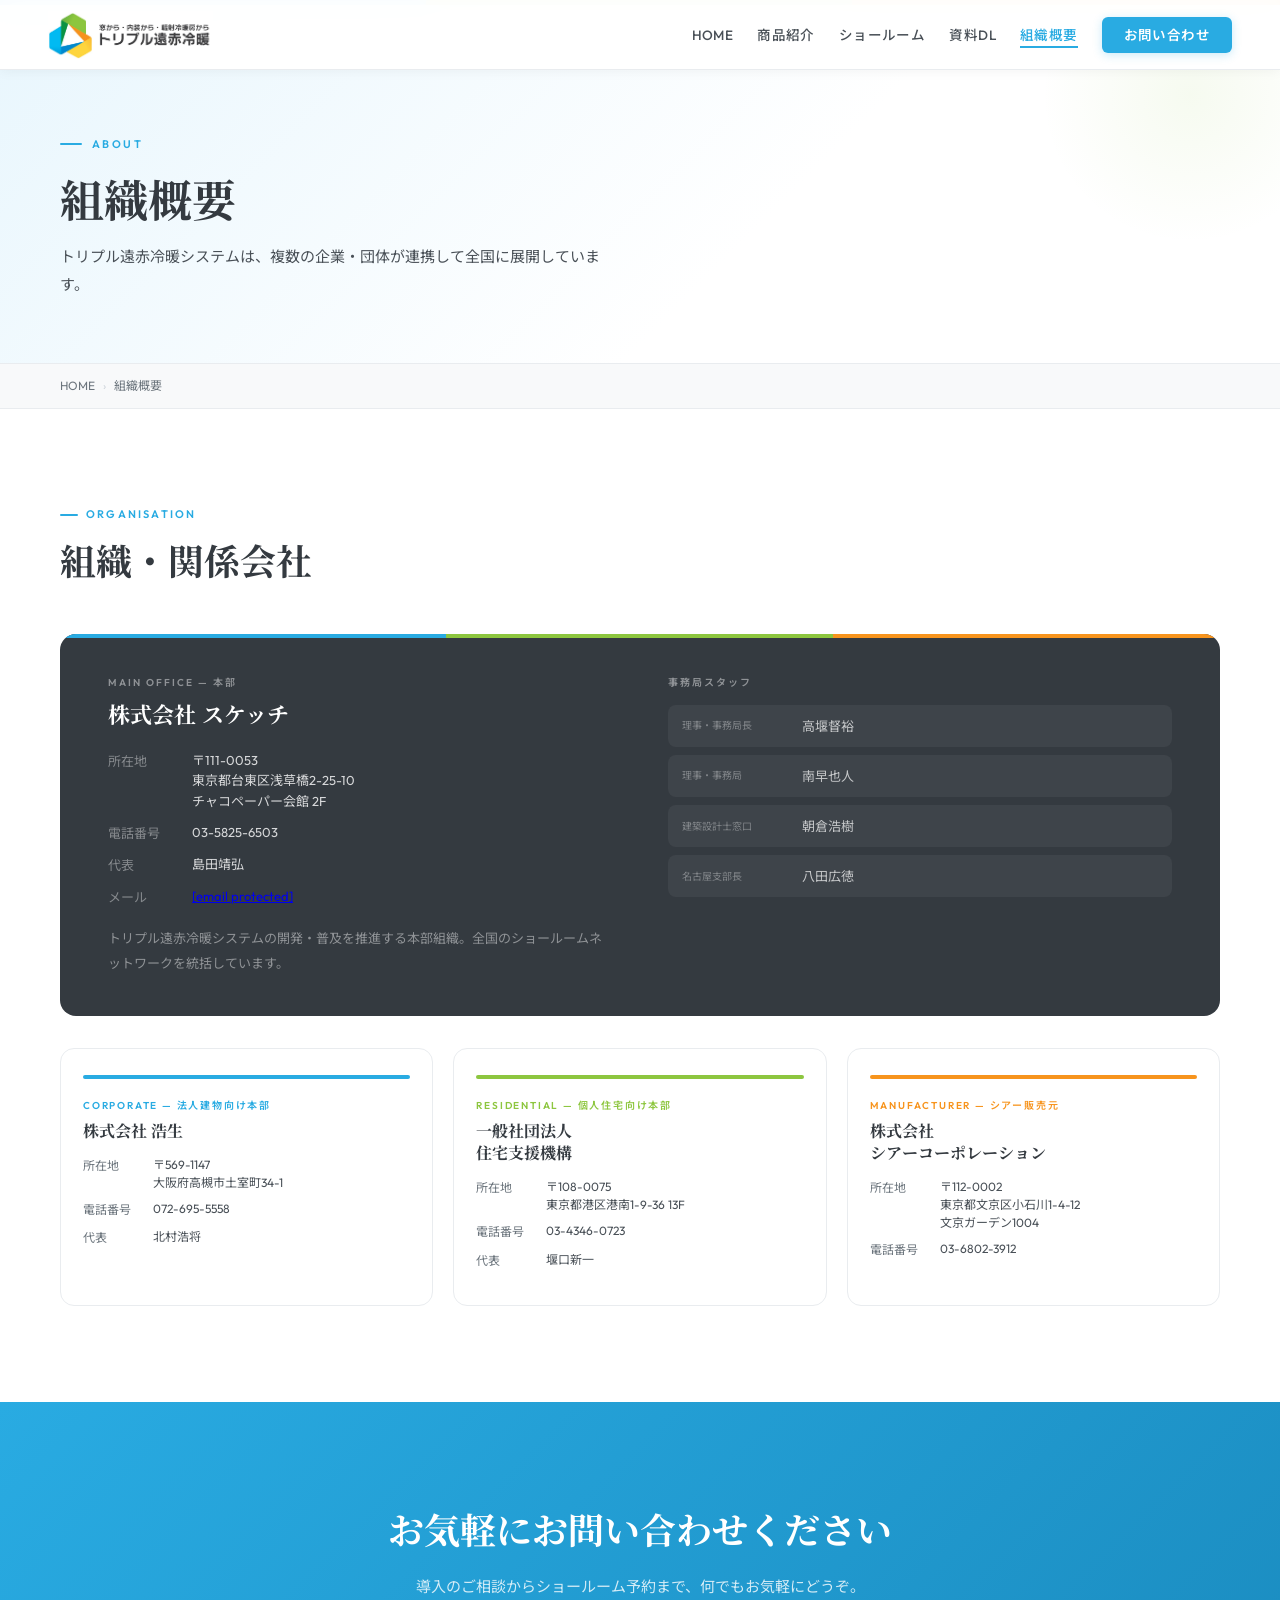
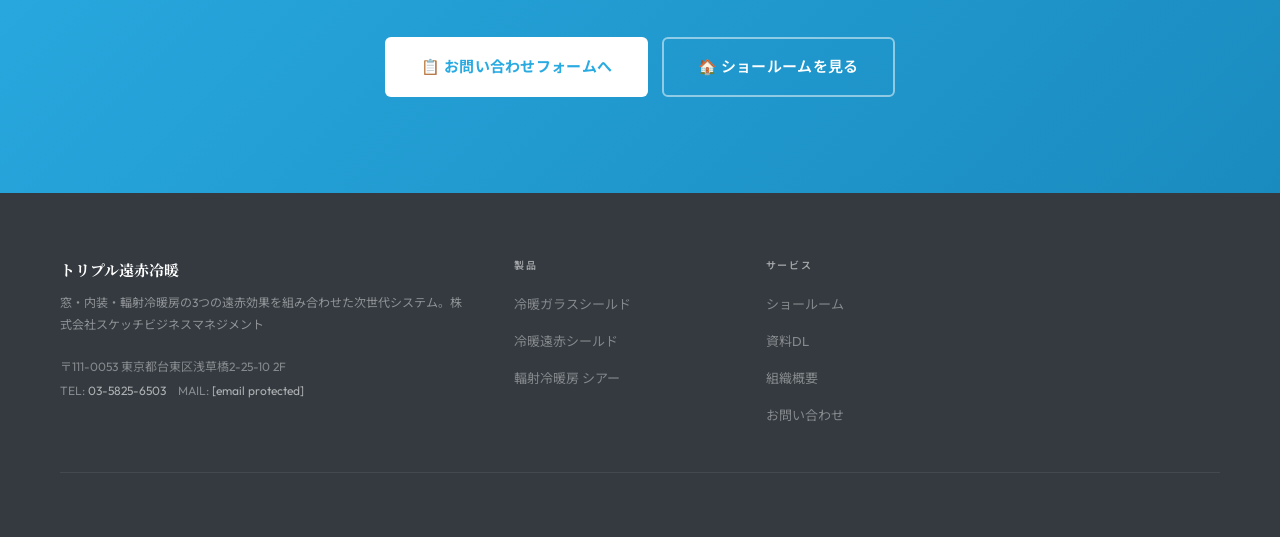
==== about.html @ c6e31a24 "Add files via upload" ====
<!DOCTYPE html>
<html lang="ja">
<head>
<meta charset="UTF-8">
<meta name="viewport" content="width=device-width, initial-scale=1.0">
<title>組織概要 | トリプル遠赤冷暖</title>
<meta name="description" content="トリプル遠赤冷暖システムを運営する組織概要。株式会社スケッチビジネスマネジメントを中心に複数の企業・団体が連携。">
  <link rel="icon" type="image/x-icon" href="ファビコン.ico">
  <link rel="icon" type="image/png" sizes="192x192" href="ファビコン-192.png">
  <link rel="apple-touch-icon" sizes="180x180" href="アップルタッチアイコン.png">
<link rel="stylesheet" href="style.css">
<style>
.org-main {
  background: var(--gray-800);
  border-radius: 16px;
  padding: 40px 48px;
  display: grid;
  grid-template-columns: 1fr 1fr;
  gap: 56px;
  align-items: start;
  margin-bottom: 32px;
  position: relative;
  overflow: hidden;
}
.org-main::before {
  content: '';
  position: absolute;
  top: 0; left: 0; right: 0;
  height: 4px;
  background: linear-gradient(90deg, var(--blue) 33.3%, var(--green) 33.3% 66.6%, var(--yellow) 66.6%);
}

.org-main-role { font-size:10px; letter-spacing:0.2em; text-transform:uppercase; color:rgba(255,255,255,0.45); font-weight:600; margin-bottom:8px; }
.org-main-name { font-family:var(--serif); font-size:22px; font-weight:700; color:var(--white); margin-bottom:20px; line-height:1.4; }
.org-main-row { display:flex; gap:12px; font-size:13px; margin-bottom:10px; }
.org-main-key { color:rgba(255,255,255,0.4); min-width:72px; flex-shrink:0; }
.org-main-val { color:rgba(255,255,255,0.8); line-height:1.6; }
.org-main-desc { font-size:13px; color:rgba(255,255,255,0.45); line-height:1.9; margin-top:18px; }

.staff-label { font-size:10px; letter-spacing:0.2em; text-transform:uppercase; color:rgba(255,255,255,0.45); font-weight:600; margin-bottom:14px; }
.staff-list { display:flex; flex-direction:column; gap:8px; }
.staff-item {
  display:flex; align-items:center; gap:10px;
  padding:10px 14px; background:rgba(255,255,255,0.05); border-radius:8px;
  font-size:13px; color:rgba(255,255,255,0.7);
}
.staff-pos { font-size:10px; color:rgba(255,255,255,0.35); min-width:110px; }

.orgs-grid { display:grid; grid-template-columns:repeat(3,1fr); gap:20px; }

.org-card {
  background:var(--white); border:1px solid var(--gray-200);
  border-radius:14px; padding:26px 22px; transition:all 0.25s;
}
.org-card:hover { transform:translateY(-4px); box-shadow:0 12px 36px rgba(0,0,0,0.08); }
.org-card:nth-child(1):hover { border-color:var(--blue); }
.org-card:nth-child(2):hover { border-color:var(--green); }
.org-card:nth-child(3):hover { border-color:var(--yellow); }

.org-top-bar { height:4px; border-radius:2px; margin-bottom:18px; }
.org-card:nth-child(1) .org-top-bar { background:var(--blue); }
.org-card:nth-child(2) .org-top-bar { background:var(--green); }
.org-card:nth-child(3) .org-top-bar { background:var(--yellow); }

.org-role { font-size:10px; letter-spacing:0.18em; text-transform:uppercase; font-weight:600; margin-bottom:6px; }
.org-card:nth-child(1) .org-role { color:var(--blue); }
.org-card:nth-child(2) .org-role { color:var(--green); }
.org-card:nth-child(3) .org-role { color:var(--yellow); }

.org-name { font-family:var(--serif); font-size:16px; font-weight:700; color:var(--gray-800); margin-bottom:14px; line-height:1.4; }
.org-row { display:flex; gap:10px; font-size:12px; margin-bottom:8px; }
.org-key { color:var(--text-light); min-width:60px; flex-shrink:0; }
.org-val { color:var(--text-mid); line-height:1.5; }
</style>
</head>
<body>
<div class="stripe-bar"></div>
<nav class="site-nav">
  <a href="index.html" class="nav-logo">
    <img src="logo.jpg" alt="トリプル遠赤冷暖" style="height:48px; width:auto; display:block;">
  </a>
  <ul class="nav-links">
    <li><a href="index.html">HOME</a></li>
    <li><a href="products.html">商品紹介</a></li>
    <li><a href="showroom.html">ショールーム</a></li>
    <li><a href="download.html">資料DL</a></li>
    <li><a href="about.html" class="active">組織概要</a></li>
    <li><a href="contact.html" class="nav-cta-btn">お問い合わせ</a></li>
  </ul>
</nav>

<section class="page-hero">
  <div class="page-hero-inner">
    <div class="page-hero-label fade-up">About</div>
    <h1 class="fade-up-2">組織概要</h1>
    <p class="page-hero-desc fade-up-3">トリプル遠赤冷暖システムは、複数の企業・団体が連携して全国に展開しています。</p>
  </div>
</section>
<div class="breadcrumb"><div class="breadcrumb-inner"><a href="index.html">HOME</a><span class="breadcrumb-sep">›</span><span>組織概要</span></div></div>

<section class="section bg-white">
  <div class="section-inner">
    <div class="section-label">Organisation</div>
    <h2 class="section-title">組織・関係会社</h2>

    <div class="org-main" style="margin-top:48px;">
      <div>
        <div class="org-main-role">Main Office — 本部</div>
        <div class="org-main-name">株式会社 スケッチ</div>
        <div class="org-main-row"><span class="org-main-key">所在地</span><span class="org-main-val">〒111-0053<br>東京都台東区浅草橋2-25-10<br>チャコペーパー会館 2F</span></div>
        <div class="org-main-row"><span class="org-main-key">電話番号</span><span class="org-main-val">03-5825-6503</span></div>
        <div class="org-main-row"><span class="org-main-key">代表</span><span class="org-main-val">島田靖弘</span></div>
        <div class="org-main-row"><span class="org-main-key">メール</span><span class="org-main-val"><a href="/cdn-cgi/l/email-protection#6f060109002f1c040a1b0c07410c0041051f"><span class="__cf_email__" data-cfemail="d0b9beb6bf90a3bbb5a4b3b8feb3bffebaa0">[email&#160;protected]</span></a></span></div>
        <p class="org-main-desc">トリプル遠赤冷暖システムの開発・普及を推進する本部組織。全国のショールームネットワークを統括しています。</p>
      </div>
      <div>
        <div class="staff-label">事務局スタッフ</div>
        <div class="staff-list">
          <div class="staff-item"><span class="staff-pos">理事・事務局長</span><span>高堰督裕</span></div>
          <div class="staff-item"><span class="staff-pos">理事・事務局</span><span>南早也人</span></div>
          <div class="staff-item"><span class="staff-pos">建築設計士窓口</span><span>朝倉浩樹</span></div>
          <div class="staff-item"><span class="staff-pos">名古屋支部長</span><span>八田広徳</span></div>
        </div>
      </div>
    </div>

    <div class="orgs-grid">

      <div class="org-card">
        <div class="org-top-bar"></div>
        <div class="org-role">Corporate — 法人建物向け本部</div>
        <div class="org-name">株式会社 浩生</div>
        <div class="org-row"><span class="org-key">所在地</span><span class="org-val">〒569-1147<br>大阪府高槻市土室町34-1</span></div>
        <div class="org-row"><span class="org-key">電話番号</span><span class="org-val">072-695-5558</span></div>
        <div class="org-row"><span class="org-key">代表</span><span class="org-val">北村浩将</span></div>
      </div>

      <div class="org-card">
        <div class="org-top-bar"></div>
        <div class="org-role">Residential — 個人住宅向け本部</div>
        <div class="org-name">一般社団法人<br>住宅支援機構</div>
        <div class="org-row"><span class="org-key">所在地</span><span class="org-val">〒108-0075<br>東京都港区港南1-9-36 13F</span></div>
        <div class="org-row"><span class="org-key">電話番号</span><span class="org-val">03-4346-0723</span></div>
        <div class="org-row"><span class="org-key">代表</span><span class="org-val">堰口新一</span></div>
      </div>

      <div class="org-card">
        <div class="org-top-bar"></div>
        <div class="org-role">Manufacturer — シアー販売元</div>
        <div class="org-name">株式会社<br>シアーコーポレーション</div>
        <div class="org-row"><span class="org-key">所在地</span><span class="org-val">〒112-0002<br>東京都文京区小石川1-4-12<br>文京ガーデン1004</span></div>
        <div class="org-row"><span class="org-key">電話番号</span><span class="org-val">03-6802-3912</span></div>
      </div>

    </div>
  </div>
</section>

<section style="background:linear-gradient(135deg,var(--blue) 0%,var(--blue-dark) 100%);padding:var(--section-pad);text-align:center;">
  <h2 style="font-family:var(--serif);font-size:clamp(22px,3vw,36px);color:white;font-weight:700;margin-bottom:14px;">お気軽にお問い合わせください</h2>
  <p style="font-size:15px;color:rgba(255,255,255,0.8);max-width:460px;margin:0 auto 36px;line-height:1.85;">導入のご相談からショールーム予約まで、何でもお気軽にどうぞ。</p>
  <div style="display:flex;justify-content:center;gap:14px;flex-wrap:wrap;">
    <a href="contact.html" class="btn" style="background:white;color:var(--blue);font-weight:700;padding:15px 34px;font-size:15px;">📋 お問い合わせフォームへ</a>
    <a href="showroom.html" class="btn" style="background:transparent;color:white;border:2px solid rgba(255,255,255,0.5);padding:15px 34px;font-size:15px;">🏠 ショールームを見る</a>
  </div>
</section>

<footer class="site-footer">
  <div class="footer-inner">
    <div class="footer-grid">
      <div><div class="footer-brand-name">トリプル遠赤冷暖</div><p class="footer-desc">窓・内装・輻射冷暖房の3つの遠赤効果を組み合わせた次世代システム。株式会社スケッチビジネスマネジメント</p><div class="footer-contact">〒111-0053 東京都台東区浅草橋2-25-10 2F<br>TEL: <a href="tel:0358256503">03-5825-6503</a>　MAIL: <a href="/cdn-cgi/l/email-protection#f69f989099b6859d9382959ed89599d89c86"><span class="__cf_email__" data-cfemail="026b6c646d4271696776616a2c616d2c6872">[email&#160;protected]</span></a></div></div>
      <div><div class="footer-col-title">製品</div><ul class="footer-links"><li><a href="products.html#glass">冷暖ガラスシールド</a></li><li><a href="products.html#interior">冷暖遠赤シールド</a></li><li><a href="products.html#thear">輻射冷暖房 シアー</a></li></ul></div>
      <div><div class="footer-col-title">サービス</div><ul class="footer-links"><li><a href="showroom.html">ショールーム</a></li><li><a href="download.html">資料DL</a></li><li><a href="about.html">組織概要</a></li><li><a href="contact.html">お問い合わせ</a></li></ul></div>
      <div><div
---- style.css ----
/* ============================================================
   トリプル遠赤冷暖 — Global Design System
   Palette: White base + Logo 3 colors (Blue / Green / Yellow-Orange)
   ============================================================ */

@import url('https://fonts.googleapis.com/css2?family=Noto+Sans+JP:wght@300;400;500;700&family=Noto+Serif+JP:wght@400;600;700&family=Outfit:wght@300;400;500;600;700&display=swap');

*, *::before, *::after { margin: 0; padding: 0; box-sizing: border-box; }

:root {
  /* ロゴ3色 */
  --blue:        #29ABE2;
  --blue-dark:   #1a8bbf;
  --blue-light:  #e8f6fd;
  --green:       #8DC63F;
  --green-dark:  #6fa02e;
  --green-light: #f0f8e5;
  --yellow:      #F7941D;
  --yellow-dark: #d97a0f;
  --yellow-light:#fef3e2;

  /* Neutrals */
  --white:       #ffffff;
  --gray-50:     #f8f9fa;
  --gray-100:    #f1f3f5;
  --gray-200:    #e9ecef;
  --gray-400:    #ced4da;
  --gray-600:    #6c757d;
  --gray-800:    #343a40;
  --text:        #212529;
  --text-mid:    #495057;
  --text-light:  #6c757d;

  /* Layout */
  --max-w: 1160px;
  --section-pad: 96px 48px;
  --nav-h: 70px;

  /* Fonts */
  --sans:   'Outfit', 'Noto Sans JP', sans-serif;
  --serif:  'Noto Serif JP', serif;
}

html { scroll-behavior: smooth; }

body {
  font-family: var(--sans);
  color: var(--text);
  background: var(--white);
  overflow-x: hidden;
  line-height: 1.7;
}

::-webkit-scrollbar { width: 5px; }
::-webkit-scrollbar-track { background: var(--gray-100); }
::-webkit-scrollbar-thumb { background: var(--blue); border-radius: 3px; }

/* ===== NAV ===== */
.site-nav {
  position: fixed;
  top: 0; left: 0; right: 0;
  z-index: 200;
  height: var(--nav-h);
  background: rgba(255,255,255,0.97);
  backdrop-filter: blur(12px);
  display: flex;
  align-items: center;
  justify-content: space-between;
  padding: 0 48px;
  border-bottom: 1px solid var(--gray-200);
  box-shadow: 0 1px 12px rgba(0,0,0,0.05);
}

.nav-logo {
  display: flex;
  align-items: center;
  gap: 12px;
  text-decoration: none;
}

/* ロゴマーク：3色の三角を再現 */
.nav-logo-mark {
  width: 36px; height: 36px;
  position: relative;
  flex-shrink: 0;
}

.nav-logo-mark svg { width: 36px; height: 36px; }

.nav-logo-text {
  font-family: var(--serif);
  font-size: 15px;
  font-weight: 600;
  color: var(--gray-800);
  line-height: 1.25;
  letter-spacing: 0.03em;
}

.nav-logo-sub {
  font-size: 9px;
  color: var(--text-light);
  letter-spacing: 0.1em;
  font-weight: 400;
}

.nav-links {
  display: flex;
  align-items: center;
  gap: 24px;
  list-style: none;
}

.nav-links a {
  color: var(--text-mid);
  text-decoration: none;
  font-size: 13.5px;
  font-weight: 500;
  letter-spacing: 0.03em;
  transition: color 0.2s;
  white-space: nowrap;
}

.nav-links a:hover { color: var(--blue); }
.nav-links a.active { color: var(--blue); border-bottom: 2px solid var(--blue); padding-bottom: 2px; }

.nav-cta-btn {
  background: var(--blue) !important;
  color: var(--white) !important;
  padding: 9px 22px !important;
  border-radius: 6px !important;
  font-weight: 600 !important;
  border-bottom: none !important;
  transition: background 0.2s, transform 0.2s !important;
  box-shadow: 0 2px 10px rgba(41,171,226,0.25) !important;
}

.nav-cta-btn:hover {
  background: var(--blue-dark) !important;
  transform: translateY(-1px) !important;
}

/* ===== PAGE HERO ===== */
.page-hero {
  padding: calc(var(--nav-h) + 60px) 48px 64px;
  background: linear-gradient(135deg, var(--blue-light) 0%, var(--white) 60%);
  border-bottom: 1px solid var(--gray-200);
  position: relative;
  overflow: hidden;
}

.page-hero::after {
  content: '';
  position: absolute;
  right: -60px; top: -60px;
  width: 300px; height: 300px;
  border-radius: 50%;
  background: radial-gradient(circle, rgba(141,198,63,0.08) 0%, transparent 70%);
}

.page-hero-inner {
  max-width: var(--max-w);
  margin: 0 auto;
  position: relative; z-index: 1;
}

.page-hero-label {
  font-size: 11px;
  letter-spacing: 0.22em;
  text-transform: uppercase;
  color: var(--blue);
  font-weight: 600;
  margin-bottom: 14px;
  display: flex;
  align-items: center;
  gap: 10px;
}

.page-hero-label::before {
  content: '';
  width: 22px; height: 2px;
  background: var(--blue);
  border-radius: 1px;
}

.page-hero h1 {
  font-family: var(--serif);
  font-size: clamp(28px, 3.5vw, 44px);
  color: var(--gray-800);
  font-weight: 700;
  line-height: 1.4;
  margin-bottom: 14px;
}

.page-hero-desc {
  font-size: 15px;
  color: var(--text-mid);
  max-width: 560px;
  line-height: 1.85;
}

/* ===== BREADCRUMB ===== */
.breadcrumb {
  padding: 12px 48px;
  background: var(--gray-50);
  border-bottom: 1px solid var(--gray-200);
}

.breadcrumb-inner {
  max-width: var(--max-w);
  margin: 0 auto;
  display: flex;
  align-items: center;
  gap: 8px;
  font-size: 12px;
  color: var(--text-light);
}

.breadcrumb a { color: var(--text-light); text-decoration: none; transition: color 0.2s; }
.breadcrumb a:hover { color: var(--blue); }
.breadcrumb-sep { color: var(--gray-400); }

/* ===== SECTION ===== */
.section { padding: var(--section-pad); }

.section-inner {
  max-width: var(--max-w);
  margin: 0 auto;
}

.section-label {
  font-size: 11px;
  letter-spacing: 0.2em;
  text-transform: uppercase;
  color: var(--blue);
  font-weight: 600;
  margin-bottom: 10px;
  display: flex;
  align-items: center;
  gap: 8px;
}

.section-label::before {
  content: '';
  width: 18px; height: 2px;
  background: var(--blue);
  border-radius: 1px;
}

.section-label.green { color: var(--green); }
.section-label.green::before { background: var(--green); }
.section-label.yellow { color: var(--yellow); }
.section-label.yellow::before { background: var(--yellow); }

.section-title {
  font-family: var(--serif);
  font-size: clamp(22px, 2.8vw, 36px);
  color: var(--gray-800);
  font-weight: 700;
  line-height: 1.45;
  margin-bottom: 14px;
}

.section-lead {
  font-size: 15px;
  color: var(--text-mid);
  line-height: 1.9;
  max-width: 620px;
}

/* ===== BUTTONS ===== */
.btn {
  display: inline-flex;
  align-items: center;
  gap: 8px;
  padding: 12px 26px;
  border-radius: 6px;
  font-size: 14px;
  font-weight: 600;
  text-decoration: none;
  letter-spacing: 0.02em;
  transition: all 0.22s;
  cursor: pointer;
  border: 2px solid transparent;
  white-space: nowrap;
}

.btn-blue {
  background: var(--blue);
  color: var(--white);
  box-shadow: 0 3px 14px rgba(41,171,226,0.3);
}
.btn-blue:hover { background: var(--blue-dark); transform: translateY(-2px); box-shadow: 0 6px 20px rgba(41,171,226,0.35); }

.btn-green {
  background: var(--green);
  color: var(--white);
  box-shadow: 0 3px 14px rgba(141,198,63,0.3);
}
.btn-green:hover { background: var(--green-dark); transform: translateY(-2px); }

.btn-yellow {
  background: var(--yellow);
  color: var(--white);
  box-shadow: 0 3px 14px rgba(247,148,29,0.3);
}
.btn-yellow:hover { background: var(--yellow-dark); transform: translateY(-2px); }

.btn-outline-blue {
  background: transparent;
  color: var(--blue);
  border-color: var(--blue);
}
.btn-outline-blue:hover { background: var(--blue); color: var(--white); }

.btn-outline-gray {
  background: transparent;
  color: var(--gray-600);
  border-color: var(--gray-400);
}
.btn-outline-gray:hover { background: var(--gray-100); color: var(--gray-800); }

.btn-lg { padding: 15px 34px; font-size: 15px; }

/* ===== TAGS ===== */
.tag {
  display: inline-block;
  font-size: 11px;
  padding: 4px 12px;
  border-radius: 20px;
  font-weight: 500;
}
.tag-blue   { background: var(--blue-light); color: var(--blue-dark); }
.tag-green  { background: var(--green-light); color: var(--green-dark); }
.tag-yellow { background: var(--yellow-light); color: var(--yellow-dark); }
.tag-gray   { background: var(--gray-100); color: var(--text-mid); border: 1px solid var(--gray-200); }

/* ===== CARDS ===== */
.card {
  background: var(--white);
  border: 1px solid var(--gray-200);
  border-radius: 14px;
  overflow: hidden;
  transition: all 0.28s;
}
.card:hover {
  transform: translateY(-5px);
  box-shadow: 0 16px 48px rgba(0,0,0,0.09);
  border-color: var(--blue);
}

/* ===== BG VARIANTS ===== */
.bg-white    { background: var(--white); }
.bg-gray     { background: var(--gray-50); }
.bg-blue-pale { background: var(--blue-light); }

/* ===== STRIPE SECTION (3色帯) ===== */
.stripe-bar {
  height: 5px;
  background: linear-gradient(90deg, var(--blue) 33.3%, var(--green) 33.3% 66.6%, var(--yellow) 66.6%);
}

/* ===== FOOTER ===== */
.site-footer {
  background: var(--gray-800);
  padding: 64px 48px 36px;
  color: rgba(255,255,255,0.6);
}

.footer-inner { max-width: var(--max-w); margin: 0 auto; }

.footer-grid {
  display: grid;
  grid-template-columns: 2fr 1fr 1fr 1fr;
  gap: 48px;
  padding-bottom: 44px;
  border-bottom: 1px solid rgba(255,255,255,0.08);
  margin-bottom: 28px;
}

.footer-logo-area { margin-bottom: 16px; }

.footer-brand-name {
  font-family: var(--serif);
  font-size: 15px;
  color: var(--white);
  font-weight: 700;
  margin-bottom: 10px;
}

.footer-desc {
  font-size: 12px;
  line-height: 1.85;
  margin-bottom: 18px;
  color: rgba(255,255,255,0.45);
}

.footer-contact {
  font-size: 12px;
  line-height: 2;
  color: rgba(255,255,255,0.4);
}

.footer-contact a { color: rgba(255,255,255,0.6); text-decoration: none; }
.footer-contact a:hover { color: var(--blue); }

.footer-col-title {
  font-size: 10px;
  letter-spacing: 0.18em;
  text-transform: uppercase;
  color: rgba(255,255,255,0.55);
  margin-bottom: 16px;
  font-weight: 600;
}

.footer-links { list-style: none; display: flex; flex-direction: column; gap: 10px; }
.footer-links a { color: rgba(255,255,255,0.4); text-decoration: none; font-size: 13px; transition: color 0.2s; }
.footer-links a:hover { color: var(--white); }

.footer-bottom {
  display: flex;
  justify-content: space-between;
  align-items: center;
  font-size: 11px;
  color: rgba(255,255,255,0.25);
}
.footer-bottom a { color: rgba(255,255,255,0.3); text-decoration: none; margin-left: 18px; }
.footer-bottom a:hover { color: rgba(255,255,255,0.6); }

/* ===== UTILS ===== */
.text-center { text-align: center; }
.text-blue  { color: var(--blue); }
.text-green { color: var(--green); }
.text-yellow { color: var(--yellow); }
.mt-8  { margin-top: 8px; }
.mt-16 { margin-top: 16px; }
.mt-24 { margin-top: 24px; }
.mt-40 { margin-top: 40px; }
.mt-56 { margin-top: 56px; }
.mb-8  { margin-bottom: 8px; }

/* ===== ANIMATIONS ===== */
@keyframes fadeUp {
  from { opacity: 0; transform: translateY(24px); }
  to   { opacity: 1; transform: translateY(0); }
}

.fade-up   { animation: fadeUp 0.65s ease both; }
.fade-up-2 { animation: fadeUp 0.65s 0.1s ease both; }
.fade-up-3 { animation: fadeUp 0.65s 0.2s ease both; }
.fade-up-4 { animation: fadeUp 0.65s 0.3s ease both; }

/* SVG Logo mark inline */
.logo-svg { width: 36px; height: 36px; }

/* ===== RESPONSIVE ===== */
@media (max-width: 1024px) {
  :root {
    --section-pad: 72px 32px;
  }
}

@media (max-width: 768px) {
  :root {
    --section-pad: 56px 20px;
    --nav-h: 60px;
  }

  /* Nav */
  .nav-links { display: none; }
  .nav-cta { display: none; }

  /* Section headings */
  .section-label { font-size: 10px; }

  /* Footer */
  .footer-grid { grid-template-columns: 1fr; gap: 32px; }
  .footer-bottom { flex-direction: column; gap: 8px; text-align: center; }
}

/* ===== INDEX PAGE RESPONSIVE ===== */
@media (max-width: 900px) {
  /* Products grid: 3列→1列 */
  .products-grid {
    grid-template-columns: 1fr !important;
    max-width: 480px;
    margin-left: auto;
    margin-right: auto;
  }

  .product-img {
    height: 180px !important;
    min-height: 180px !important;
    max-height: 180px !important;
  }
}

@media (min-width: 901px) {
  /* デスクトップ: 必ず3列均等 */
  .products-grid {
    grid-template-columns: repeat(3, 1fr) !important;
  }

  .product-card {
    min-width: 0;
  }

  .product-img {
    height: 180px !important;
    min-height: 180px !important;
    max-height: 180px !important;
  }
}
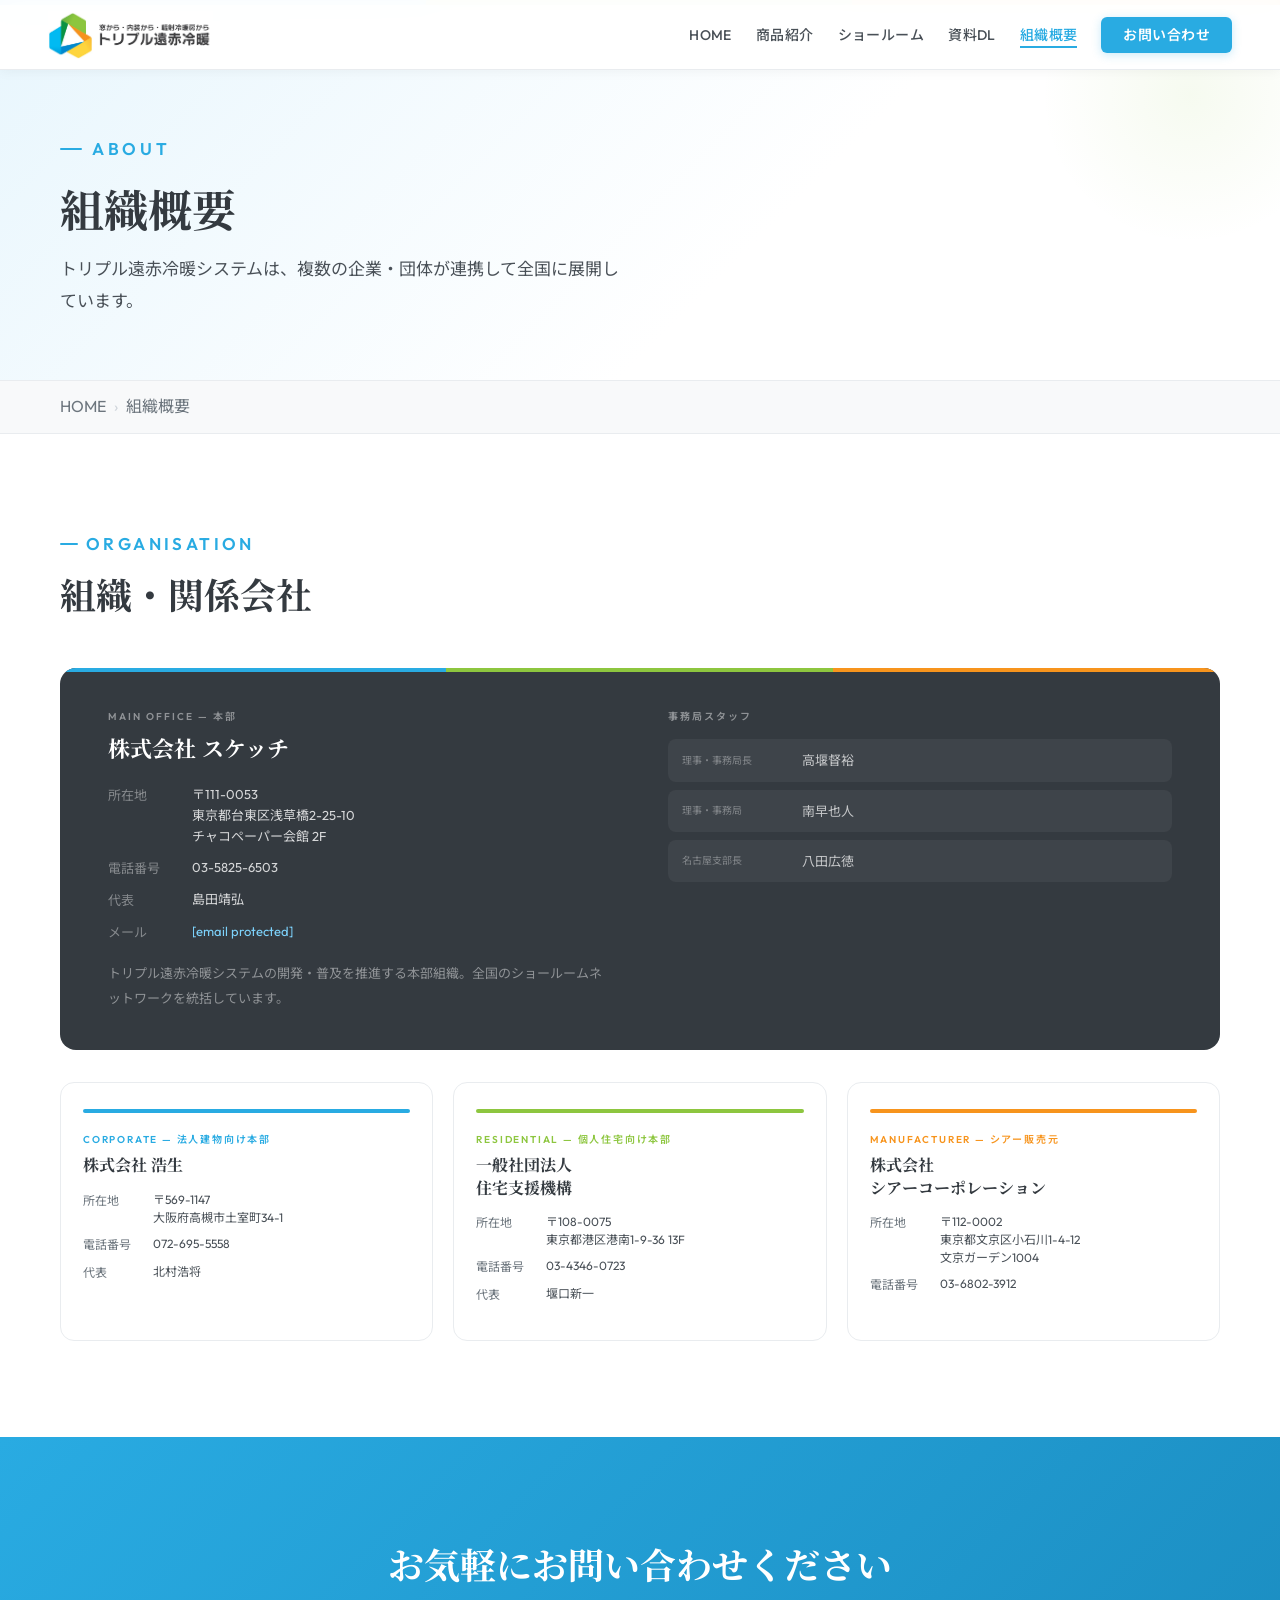
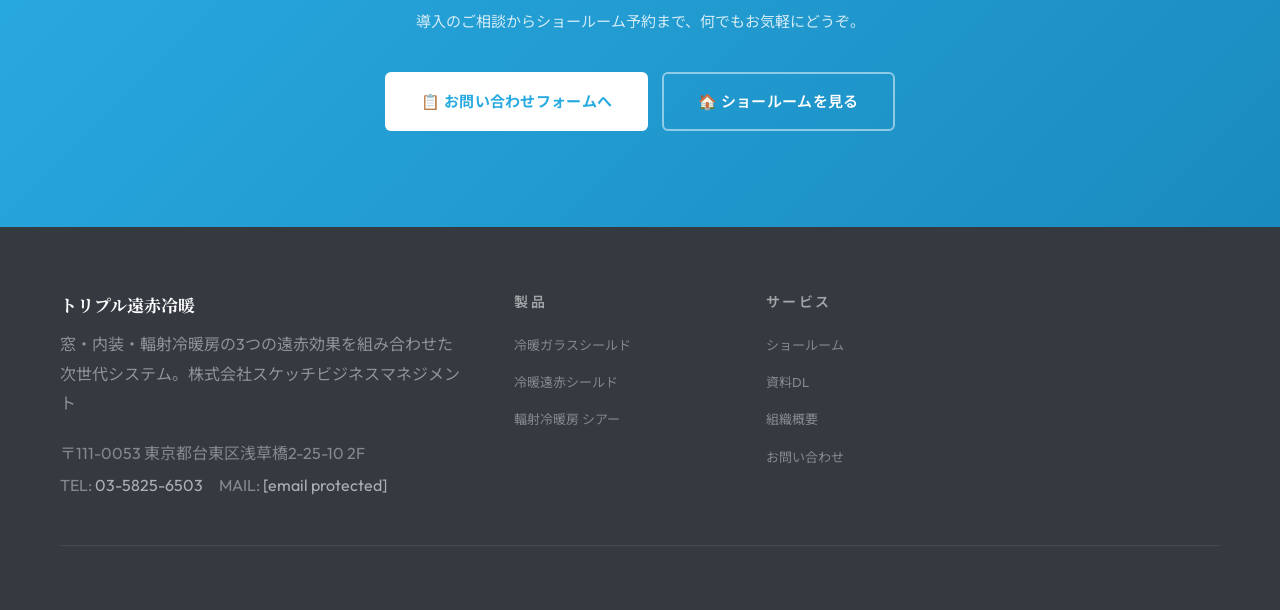
==== commit 33f0ef29: "Update about.html" ====
--- a/about.html
+++ b/about.html
@@ -5,9 +5,9 @@
 <meta name="viewport" content="width=device-width, initial-scale=1.0">
 <title>組織概要 | トリプル遠赤冷暖</title>
 <meta name="description" content="トリプル遠赤冷暖システムを運営する組織概要。株式会社スケッチビジネスマネジメントを中心に複数の企業・団体が連携。">
-  <link rel="icon" type="image/x-icon" href="ファビコン.ico">
-  <link rel="icon" type="image/png" sizes="192x192" href="ファビコン-192.png">
-  <link rel="apple-touch-icon" sizes="180x180" href="アップルタッチアイコン.png">
+  <link rel="icon" type="image/x-icon" href="favicon.ico">
+  <link rel="icon" type="image/png" sizes="192x192" href="favicon-192.png">
+  <link rel="apple-touch-icon" sizes="180x180" href="apple-touch-icon.png">
 <link rel="stylesheet" href="style.css">
 <style>
 .org-main {
@@ -35,6 +35,8 @@
 .org-main-row { display:flex; gap:12px; font-size:13px; margin-bottom:10px; }
 .org-main-key { color:rgba(255,255,255,0.4); min-width:72px; flex-shrink:0; }
 .org-main-val { color:rgba(255,255,255,0.8); line-height:1.6; }
+.org-main-val a { color:#7dd3fc; text-decoration:none; }
+.org-main-val a:hover { color:#ffffff; text-decoration:underline; }
 .org-main-desc { font-size:13px; color:rgba(255,255,255,0.45); line-height:1.9; margin-top:18px; }
 
 .staff-label { font-size:10px; letter-spacing:0.2em; text-transform:uppercase; color:rgba(255,255,255,0.45); font-weight:600; margin-bottom:14px; }
@@ -118,7 +120,6 @@
         <div class="staff-list">
           <div class="staff-item"><span class="staff-pos">理事・事務局長</span><span>高堰督裕</span></div>
           <div class="staff-item"><span class="staff-pos">理事・事務局</span><span>南早也人</span></div>
-          <div class="staff-item"><span class="staff-pos">建築設計士窓口</span><span>朝倉浩樹</span></div>
           <div class="staff-item"><span class="staff-pos">名古屋支部長</span><span>八田広徳</span></div>
         </div>
       </div>
@@ -171,4 +172,4 @@
       <div><div class="footer-brand-name">トリプル遠赤冷暖</div><p class="footer-desc">窓・内装・輻射冷暖房の3つの遠赤効果を組み合わせた次世代システム。株式会社スケッチビジネスマネジメント</p><div class="footer-contact">〒111-0053 東京都台東区浅草橋2-25-10 2F<br>TEL: <a href="tel:0358256503">03-5825-6503</a>　MAIL: <a href="/cdn-cgi/l/email-protection#f69f989099b6859d9382959ed89599d89c86"><span class="__cf_email__" data-cfemail="026b6c646d4271696776616a2c616d2c6872">[email&#160;protected]</span></a></div></div>
       <div><div class="footer-col-title">製品</div><ul class="footer-links"><li><a href="products.html#glass">冷暖ガラスシールド</a></li><li><a href="products.html#interior">冷暖遠赤シールド</a></li><li><a href="products.html#thear">輻射冷暖房 シアー</a></li></ul></div>
       <div><div class="footer-col-title">サービス</div><ul class="footer-links"><li><a href="showroom.html">ショールーム</a></li><li><a href="download.html">資料DL</a></li><li><a href="about.html">組織概要</a></li><li><a href="contact.html">お問い合わせ</a></li></ul></div>
-      <div><div+      <div><div
--- a/style.css
+++ b/style.css
@@ -89,7 +89,7 @@
 
 .nav-logo-text {
   font-family: var(--serif);
-  font-size: 15px;
+  font-size: 17px;
   font-weight: 600;
   color: var(--gray-800);
   line-height: 1.25;
@@ -97,7 +97,7 @@
 }
 
 .nav-logo-sub {
-  font-size: 9px;
+  font-size: 17px;
   color: var(--text-light);
   letter-spacing: 0.1em;
   font-weight: 400;
@@ -113,7 +113,7 @@
 .nav-links a {
   color: var(--text-mid);
   text-decoration: none;
-  font-size: 13.5px;
+  font-size: 14px;
   font-weight: 500;
   letter-spacing: 0.03em;
   transition: color 0.2s;
@@ -164,7 +164,7 @@
 }
 
 .page-hero-label {
-  font-size: 11px;
+  font-size: 17px;
   letter-spacing: 0.22em;
   text-transform: uppercase;
   color: var(--blue);
@@ -192,7 +192,7 @@
 }
 
 .page-hero-desc {
-  font-size: 15px;
+  font-size: 17px;
   color: var(--text-mid);
   max-width: 560px;
   line-height: 1.85;
@@ -211,7 +211,7 @@
   display: flex;
   align-items: center;
   gap: 8px;
-  font-size: 12px;
+  font-size: 16px;
   color: var(--text-light);
 }
 
@@ -228,7 +228,7 @@
 }
 
 .section-label {
-  font-size: 11px;
+  font-size: 17px;
   letter-spacing: 0.2em;
   text-transform: uppercase;
   color: var(--blue);
@@ -261,7 +261,7 @@
 }
 
 .section-lead {
-  font-size: 15px;
+  font-size: 17px;
   color: var(--text-mid);
   line-height: 1.9;
   max-width: 620px;
@@ -274,7 +274,7 @@
   gap: 8px;
   padding: 12px 26px;
   border-radius: 6px;
-  font-size: 14px;
+  font-size: 16px;
   font-weight: 600;
   text-decoration: none;
   letter-spacing: 0.02em;
@@ -319,12 +319,12 @@
 }
 .btn-outline-gray:hover { background: var(--gray-100); color: var(--gray-800); }
 
-.btn-lg { padding: 15px 34px; font-size: 15px; }
+.btn-lg { padding: 15px 34px; font-size: 17px; }
 
 /* ===== TAGS ===== */
 .tag {
   display: inline-block;
-  font-size: 11px;
+  font-size: 17px;
   padding: 4px 12px;
   border-radius: 20px;
   font-weight: 500;
@@ -381,21 +381,21 @@
 
 .footer-brand-name {
   font-family: var(--serif);
-  font-size: 15px;
+  font-size: 17px;
   color: var(--white);
   font-weight: 700;
   margin-bottom: 10px;
 }
 
 .footer-desc {
-  font-size: 12px;
+  font-size: 16px;
   line-height: 1.85;
   margin-bottom: 18px;
   color: rgba(255,255,255,0.45);
 }
 
 .footer-contact {
-  font-size: 12px;
+  font-size: 16px;
   line-height: 2;
   color: rgba(255,255,255,0.4);
 }
@@ -404,7 +404,7 @@
 .footer-contact a:hover { color: var(--blue); }
 
 .footer-col-title {
-  font-size: 10px;
+  font-size: 14px;
   letter-spacing: 0.18em;
   text-transform: uppercase;
   color: rgba(255,255,255,0.55);
@@ -420,7 +420,7 @@
   display: flex;
   justify-content: space-between;
   align-items: center;
-  font-size: 11px;
+  font-size: 17px;
   color: rgba(255,255,255,0.25);
 }
 .footer-bottom a { color: rgba(255,255,255,0.3); text-decoration: none; margin-left: 18px; }
@@ -470,7 +470,7 @@
   .nav-cta { display: none; }
 
   /* Section headings */
-  .section-label { font-size: 10px; }
+  .section-label { font-size: 16px; }
 
   /* Footer */
   .footer-grid { grid-template-columns: 1fr; gap: 32px; }
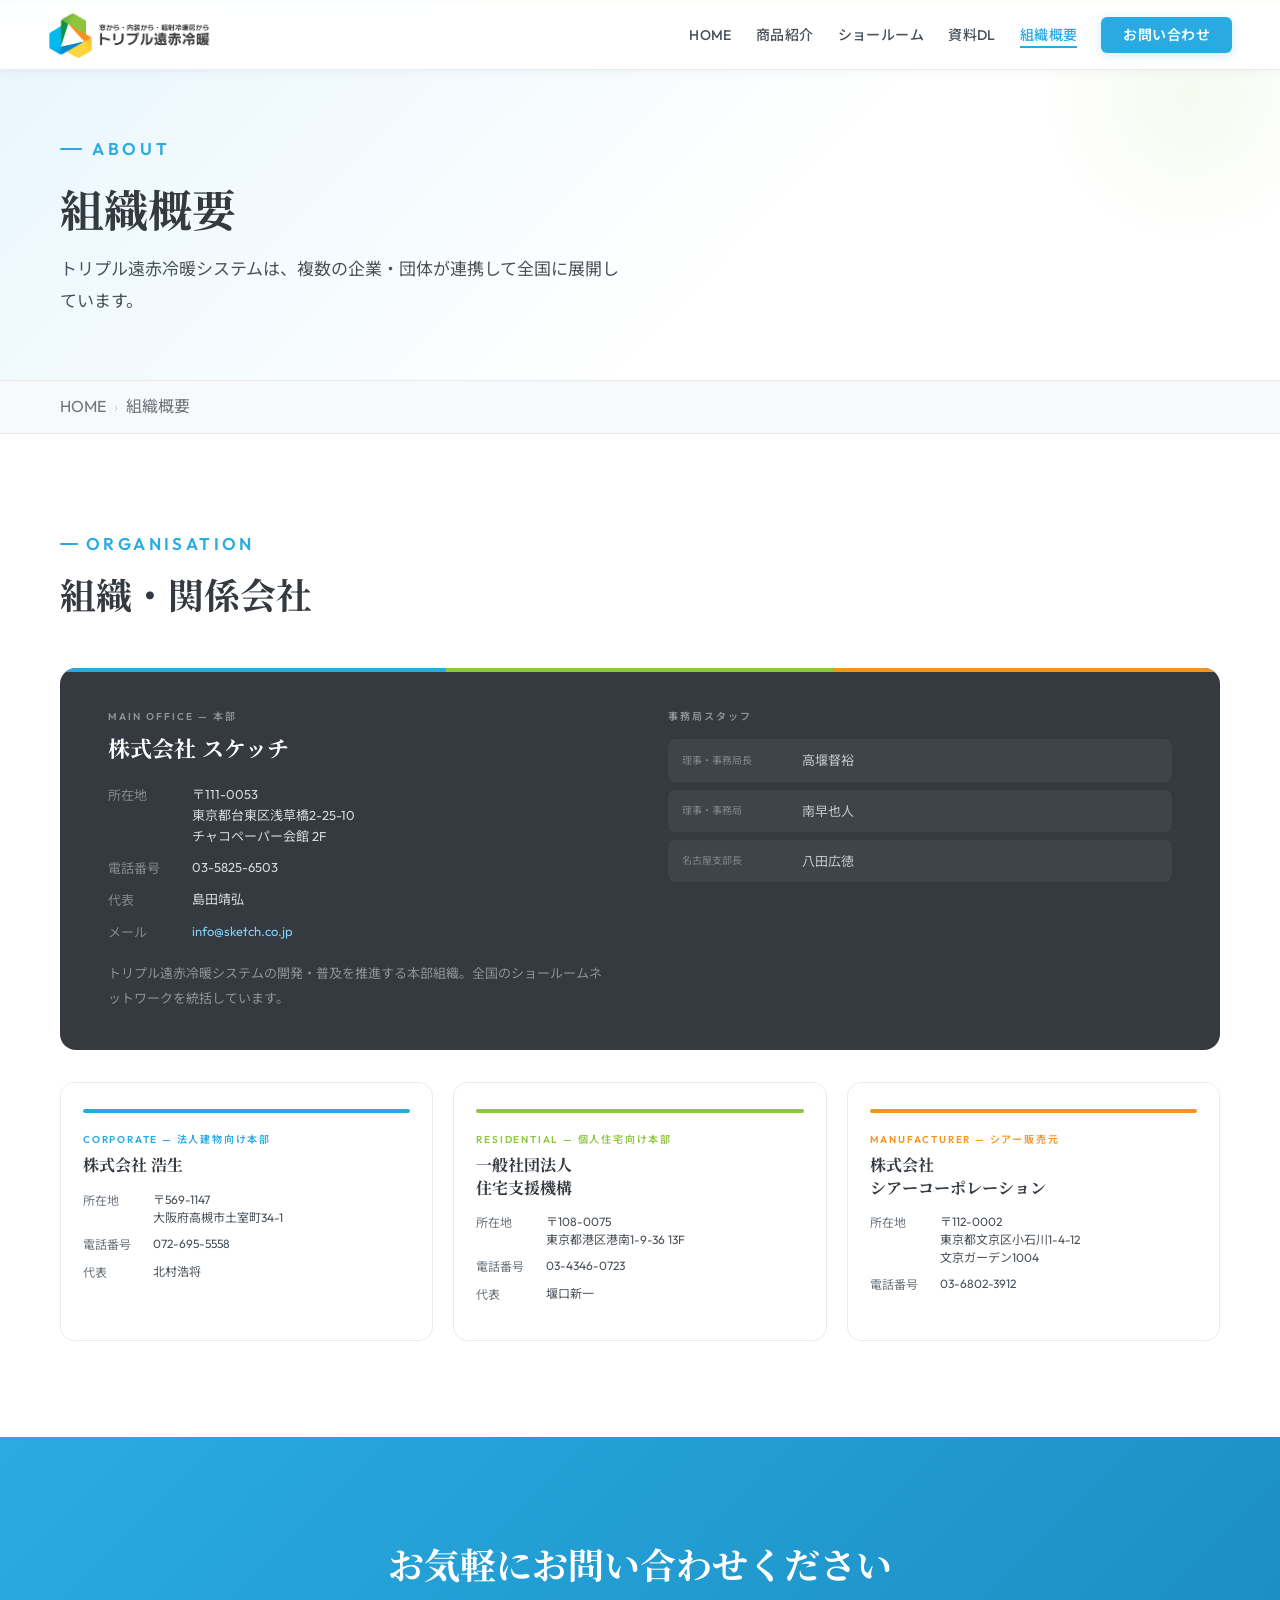
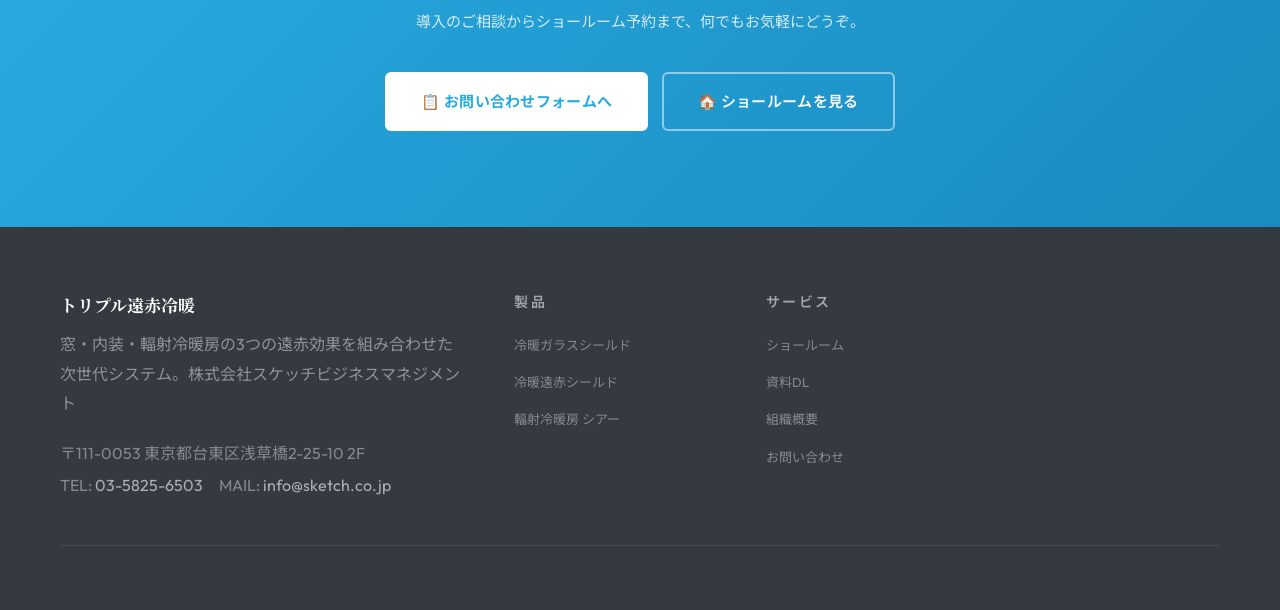
==== commit 99e7664a: "Update about.html" ====
--- a/about.html
+++ b/about.html
@@ -112,7 +112,7 @@
         <div class="org-main-row"><span class="org-main-key">所在地</span><span class="org-main-val">〒111-0053<br>東京都台東区浅草橋2-25-10<br>チャコペーパー会館 2F</span></div>
         <div class="org-main-row"><span class="org-main-key">電話番号</span><span class="org-main-val">03-5825-6503</span></div>
         <div class="org-main-row"><span class="org-main-key">代表</span><span class="org-main-val">島田靖弘</span></div>
-        <div class="org-main-row"><span class="org-main-key">メール</span><span class="org-main-val"><a href="/cdn-cgi/l/email-protection#6f060109002f1c040a1b0c07410c0041051f"><span class="__cf_email__" data-cfemail="d0b9beb6bf90a3bbb5a4b3b8feb3bffebaa0">[email&#160;protected]</span></a></span></div>
+        <div class="org-main-row"><span class="org-main-key">メール</span><span class="org-main-val"><a href="mailto:info@sketch.co.jp">info@sketch.co.jp</a></span></div>
         <p class="org-main-desc">トリプル遠赤冷暖システムの開発・普及を推進する本部組織。全国のショールームネットワークを統括しています。</p>
       </div>
       <div>
@@ -169,7 +169,7 @@
 <footer class="site-footer">
   <div class="footer-inner">
     <div class="footer-grid">
-      <div><div class="footer-brand-name">トリプル遠赤冷暖</div><p class="footer-desc">窓・内装・輻射冷暖房の3つの遠赤効果を組み合わせた次世代システム。株式会社スケッチビジネスマネジメント</p><div class="footer-contact">〒111-0053 東京都台東区浅草橋2-25-10 2F<br>TEL: <a href="tel:0358256503">03-5825-6503</a>　MAIL: <a href="/cdn-cgi/l/email-protection#f69f989099b6859d9382959ed89599d89c86"><span class="__cf_email__" data-cfemail="026b6c646d4271696776616a2c616d2c6872">[email&#160;protected]</span></a></div></div>
+      <div><div class="footer-brand-name">トリプル遠赤冷暖</div><p class="footer-desc">窓・内装・輻射冷暖房の3つの遠赤効果を組み合わせた次世代システム。株式会社スケッチビジネスマネジメント</p><div class="footer-contact">〒111-0053 東京都台東区浅草橋2-25-10 2F<br>TEL: <a href="tel:0358256503">03-5825-6503</a>　MAIL: <a href="mailto:info@sketch.co.jp">info@sketch.co.jp</a></div></div>
       <div><div class="footer-col-title">製品</div><ul class="footer-links"><li><a href="products.html#glass">冷暖ガラスシールド</a></li><li><a href="products.html#interior">冷暖遠赤シールド</a></li><li><a href="products.html#thear">輻射冷暖房 シアー</a></li></ul></div>
       <div><div class="footer-col-title">サービス</div><ul class="footer-links"><li><a href="showroom.html">ショールーム</a></li><li><a href="download.html">資料DL</a></li><li><a href="about.html">組織概要</a></li><li><a href="contact.html">お問い合わせ</a></li></ul></div>
       <div><div
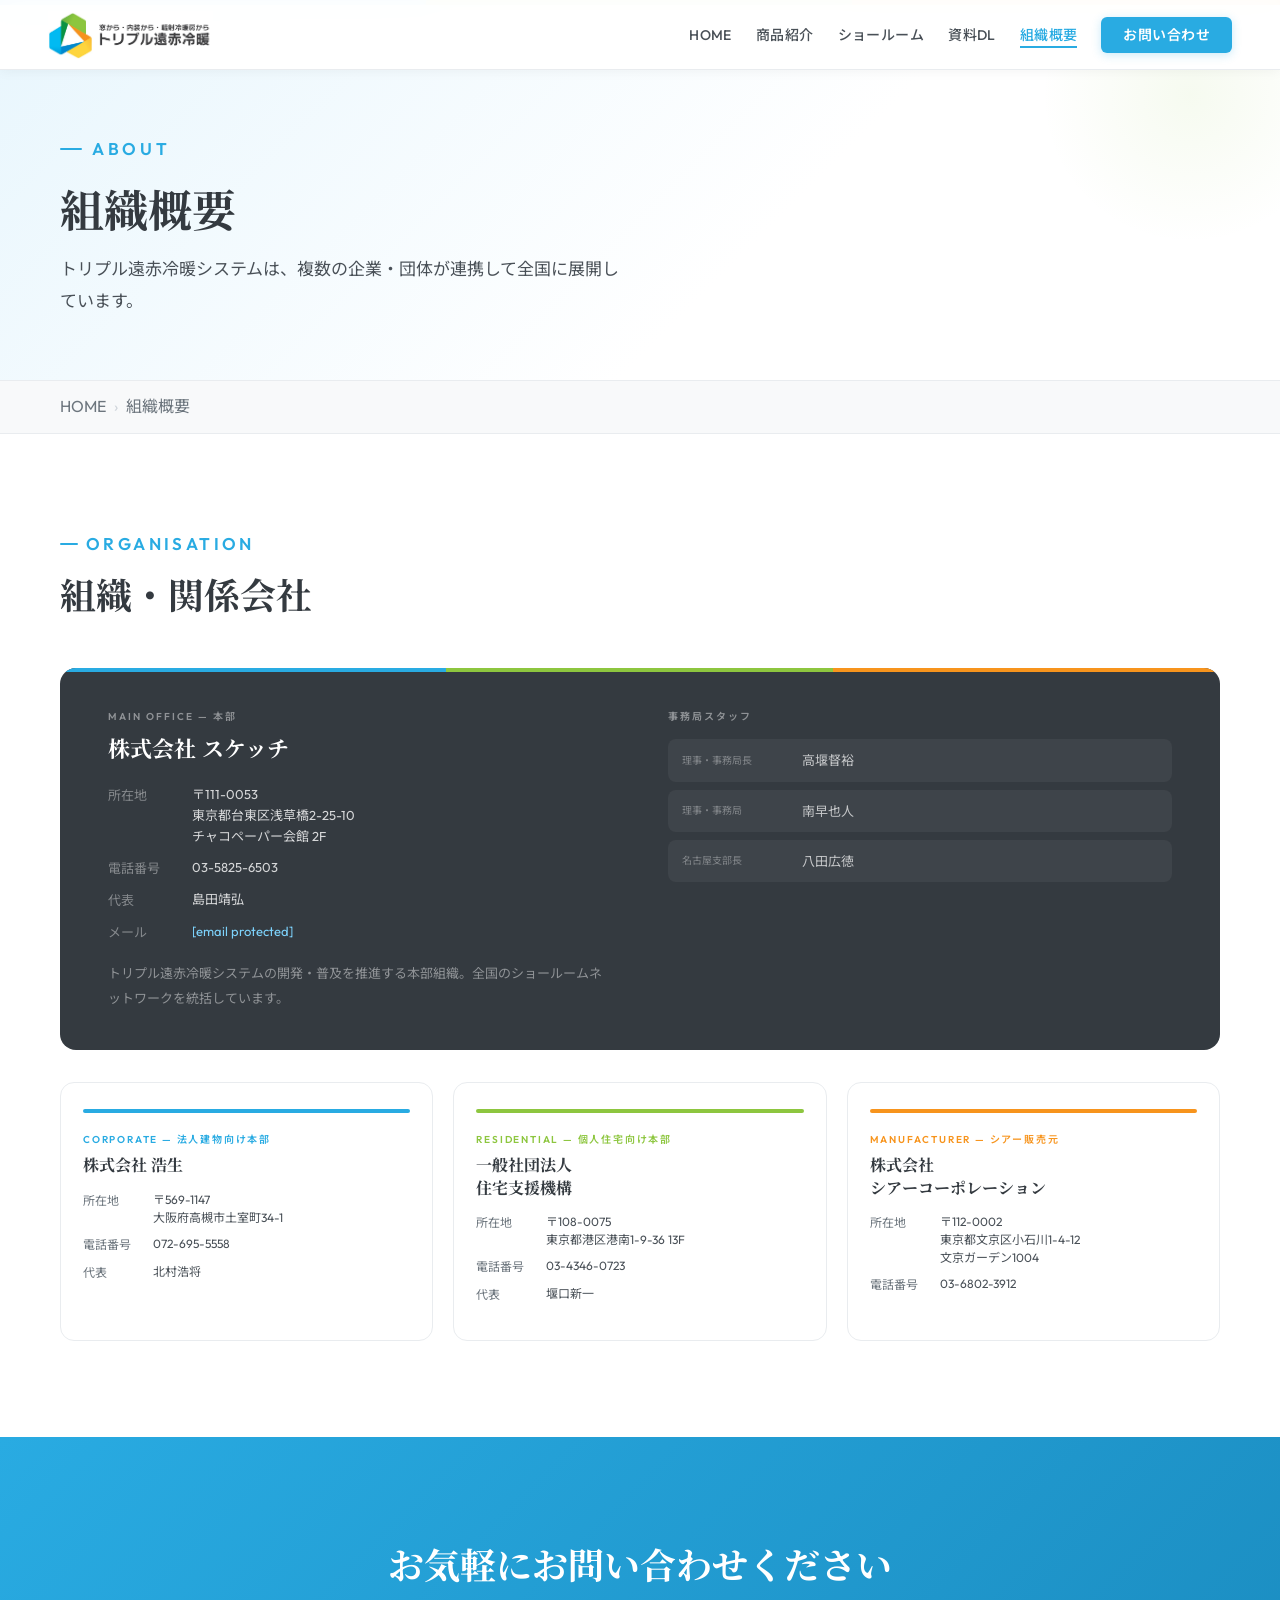
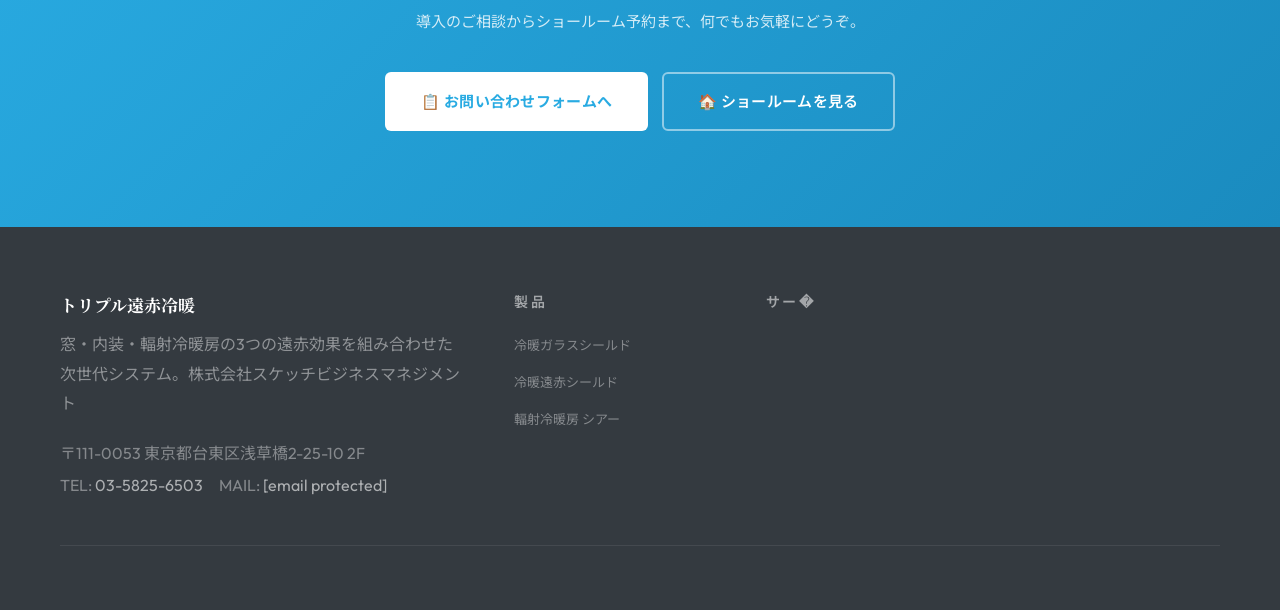
==== commit c4e6c883: "Add files via upload" ====
--- a/about.html
+++ b/about.html
@@ -73,6 +73,11 @@
 .org-row { display:flex; gap:10px; font-size:12px; margin-bottom:8px; }
 .org-key { color:var(--text-light); min-width:60px; flex-shrink:0; }
 .org-val { color:var(--text-mid); line-height:1.5; }
+@media (max-width: 768px) {
+  .org-main-grid { grid-template-columns: 1fr; gap: 24px; }
+  .staff-grid { grid-template-columns: 1fr 1fr; gap: 8px; }
+  .orgs-grid { grid-template-columns: 1fr; gap: 16px; }
+}
 </style>
 </head>
 <body>
@@ -89,7 +94,26 @@
     <li><a href="about.html" class="active">組織概要</a></li>
     <li><a href="contact.html" class="nav-cta-btn">お問い合わせ</a></li>
   </ul>
+  <button class="hamburger" id="hamburger" aria-label="メニュー">
+    <span></span><span></span><span></span>
+  </button>
 </nav>
+<div class="mobile-nav" id="mobileNav">
+  <ul>
+    <li><a href="index.html">HOME</a></li>
+    <li><a href="products.html">商品紹介</a></li>
+    <li><a href="showroom.html">ショールーム</a></li>
+    <li><a href="download.html">資料DL</a></li>
+    <li><a href="about.html" class="active">組織概要</a></li>
+  </ul>
+  <div class="mobile-cta"><a href="contact.html">お問い合わせ</a></div>
+</div>
+<script>
+const ham = document.getElementById('hamburger');
+const nav = document.getElementById('mobileNav');
+ham.addEventListener('click', () => { ham.classList.toggle('open'); nav.classList.toggle('open'); });
+document.addEventListener('click', (e) => { if (!ham.contains(e.target) && !nav.contains(e.target)) { ham.classList.remove('open'); nav.classList.remove('open'); } });
+</script>
 
 <section class="page-hero">
   <div class="page-hero-inner">
@@ -112,7 +136,7 @@
         <div class="org-main-row"><span class="org-main-key">所在地</span><span class="org-main-val">〒111-0053<br>東京都台東区浅草橋2-25-10<br>チャコペーパー会館 2F</span></div>
         <div class="org-main-row"><span class="org-main-key">電話番号</span><span class="org-main-val">03-5825-6503</span></div>
         <div class="org-main-row"><span class="org-main-key">代表</span><span class="org-main-val">島田靖弘</span></div>
-        <div class="org-main-row"><span class="org-main-key">メール</span><span class="org-main-val"><a href="mailto:info@sketch.co.jp">info@sketch.co.jp</a></span></div>
+        <div class="org-main-row"><span class="org-main-key">メール</span><span class="org-main-val"><a href="/cdn-cgi/l/email-protection#6801060e07281b030d1c0b00460b07460218"><span class="__cf_email__" data-cfemail="2d44434b426d5e4648594e45034e4203475d">[email&#160;protected]</span></a></span></div>
         <p class="org-main-desc">トリプル遠赤冷暖システムの開発・普及を推進する本部組織。全国のショールームネットワークを統括しています。</p>
       </div>
       <div>
@@ -169,7 +193,6 @@
 <footer class="site-footer">
   <div class="footer-inner">
     <div class="footer-grid">
-      <div><div class="footer-brand-name">トリプル遠赤冷暖</div><p class="footer-desc">窓・内装・輻射冷暖房の3つの遠赤効果を組み合わせた次世代システム。株式会社スケッチビジネスマネジメント</p><div class="footer-contact">〒111-0053 東京都台東区浅草橋2-25-10 2F<br>TEL: <a href="tel:0358256503">03-5825-6503</a>　MAIL: <a href="mailto:info@sketch.co.jp">info@sketch.co.jp</a></div></div>
+      <div><div class="footer-brand-name">トリプル遠赤冷暖</div><p class="footer-desc">窓・内装・輻射冷暖房の3つの遠赤効果を組み合わせた次世代システム。株式会社スケッチビジネスマネジメント</p><div class="footer-contact">〒111-0053 東京都台東区浅草橋2-25-10 2F<br>TEL: <a href="tel:0358256503">03-5825-6503</a>　MAIL: <a href="/cdn-cgi/l/email-protection#046d6a626b44776f6170676c2a676b2a6e74"><span class="__cf_email__" data-cfemail="046d6a626b44776f6170676c2a676b2a6e74">[email&#160;protected]</span></a></div></div>
       <div><div class="footer-col-title">製品</div><ul class="footer-links"><li><a href="products.html#glass">冷暖ガラスシールド</a></li><li><a href="products.html#interior">冷暖遠赤シールド</a></li><li><a href="products.html#thear">輻射冷暖房 シアー</a></li></ul></div>
-      <div><div class="footer-col-title">サービス</div><ul class="footer-links"><li><a href="showroom.html">ショールーム</a></li><li><a href="download.html">資料DL</a></li><li><a href="about.html">組織概要</a></li><li><a href="contact.html">お問い合わせ</a></li></ul></div>
-      <div><div
+      <div><div class="footer-col-title">サー�
--- a/style.css
+++ b/style.css
@@ -459,22 +459,162 @@
   }
 }
 
+/* ===== HAMBURGER MENU ===== */
+.hamburger {
+  display: none;
+  flex-direction: column;
+  justify-content: center;
+  align-items: center;
+  gap: 5px;
+  width: 44px;
+  height: 44px;
+  background: none;
+  border: none;
+  cursor: pointer;
+  padding: 6px;
+  border-radius: 8px;
+  transition: background 0.2s;
+  z-index: 200;
+}
+.hamburger:hover { background: var(--gray-100); }
+.hamburger span {
+  display: block;
+  width: 22px;
+  height: 2px;
+  background: var(--gray-700);
+  border-radius: 2px;
+  transition: all 0.3s ease;
+  transform-origin: center;
+}
+.hamburger.open span:nth-child(1) { transform: translateY(7px) rotate(45deg); }
+.hamburger.open span:nth-child(2) { opacity: 0; transform: scaleX(0); }
+.hamburger.open span:nth-child(3) { transform: translateY(-7px) rotate(-45deg); }
+
+/* Mobile Nav Overlay */
+.mobile-nav {
+  display: none;
+  position: fixed;
+  top: var(--nav-h);
+  left: 0; right: 0;
+  background: var(--white);
+  border-top: 1px solid var(--gray-200);
+  box-shadow: 0 8px 32px rgba(0,0,0,0.12);
+  z-index: 150;
+  padding: 16px 20px 24px;
+  transform: translateY(-10px);
+  opacity: 0;
+  transition: all 0.25s ease;
+}
+.mobile-nav.open {
+  display: block;
+  transform: translateY(0);
+  opacity: 1;
+}
+.mobile-nav ul {
+  list-style: none;
+  margin: 0; padding: 0;
+  display: flex;
+  flex-direction: column;
+  gap: 4px;
+}
+.mobile-nav ul li a {
+  display: block;
+  padding: 13px 16px;
+  font-size: 15px;
+  font-weight: 500;
+  color: var(--gray-700);
+  text-decoration: none;
+  border-radius: 10px;
+  transition: background 0.2s, color 0.2s;
+}
+.mobile-nav ul li a:hover,
+.mobile-nav ul li a.active { background: var(--blue-light); color: var(--blue); }
+.mobile-nav .mobile-cta {
+  margin-top: 12px;
+  padding-top: 12px;
+  border-top: 1px solid var(--gray-100);
+}
+.mobile-nav .mobile-cta a {
+  display: block;
+  text-align: center;
+  padding: 14px;
+  background: var(--blue);
+  color: var(--white) !important;
+  border-radius: 10px;
+  font-weight: 700;
+  font-size: 15px;
+}
+.mobile-nav .mobile-cta a:hover { background: #1a9fd4 !important; }
+
 @media (max-width: 768px) {
   :root {
-    --section-pad: 56px 20px;
+    --section-pad: 48px 20px;
     --nav-h: 60px;
   }
 
-  /* Nav */
+  /* ===== NAV ===== */
+  .site-nav { padding: 0 16px; }
   .nav-links { display: none; }
   .nav-cta { display: none; }
-
-  /* Section headings */
-  .section-label { font-size: 16px; }
-
-  /* Footer */
-  .footer-grid { grid-template-columns: 1fr; gap: 32px; }
-  .footer-bottom { flex-direction: column; gap: 8px; text-align: center; }
+  .hamburger { display: flex; }
+
+  /* ===== PAGE HERO (サブページ) ===== */
+  .page-hero { padding: calc(var(--nav-h) + 32px) 20px 40px; }
+  .page-hero h1 { font-size: clamp(22px, 6vw, 32px); }
+  .page-hero-label { font-size: 13px; }
+  .page-hero-desc { font-size: 14px; }
+
+  /* ===== BREADCRUMB ===== */
+  .breadcrumb { padding: 10px 20px; }
+  .breadcrumb-inner { font-size: 13px; }
+
+  /* ===== SECTION HEADINGS ===== */
+  .section-label { font-size: 13px; }
+  .section-title { font-size: clamp(20px, 5.5vw, 28px); }
+  .section-lead { font-size: 14px; }
+
+  /* ===== BUTTONS ===== */
+  .btn { font-size: 14px; padding: 11px 20px; }
+  .btn-lg { font-size: 15px; padding: 13px 24px; }
+
+  /* ===== HERO (index) ===== */
+  .hero { padding: calc(var(--nav-h) + 32px) 20px 48px; }
+  .hero-grid { grid-template-columns: 1fr; gap: 28px; }
+  .hero-cards { max-width: 100%; }
+  .hero-eyebrow { font-size: 12px; }
+
+  /* ===== STATS STRIP ===== */
+  .stats-strip { padding: 28px 20px; }
+  .stats-inner { grid-template-columns: repeat(2, 1fr); gap: 20px; }
+  .stat-num { font-size: 32px; }
+  .stat-label { font-size: 12px; }
+
+  /* ===== WHY SECTION ===== */
+  .why-grid { grid-template-columns: 1fr 1fr; gap: 14px; }
+  .why-no { font-size: 11px; }
+  .why-icon { font-size: 32px; }
+  .why-title { font-size: 15px; }
+  .why-desc { font-size: 12px; }
+
+  /* ===== SHOWROOM ===== */
+  .showroom-grid { grid-template-columns: 1fr; gap: 16px; }
+
+  /* ===== CTA SECTION ===== */
+  .cta-section { padding: 48px 20px; }
+  .cta-buttons {
+    flex-direction: column;
+    align-items: stretch;
+    gap: 12px;
+  }
+  .cta-buttons .btn { text-align: center; justify-content: center; }
+
+  /* ===== FOOTER ===== */
+  .site-footer { padding: 48px 20px 28px; }
+  .footer-grid { grid-template-columns: 1fr; gap: 28px; }
+  .footer-bottom { flex-direction: column; gap: 8px; text-align: center; font-size: 13px; }
+  .footer-desc { font-size: 13px; }
+  .footer-contact { font-size: 13px; }
+  .footer-links a { font-size: 13px; }
 }
 
 /* ===== INDEX PAGE RESPONSIVE ===== */
